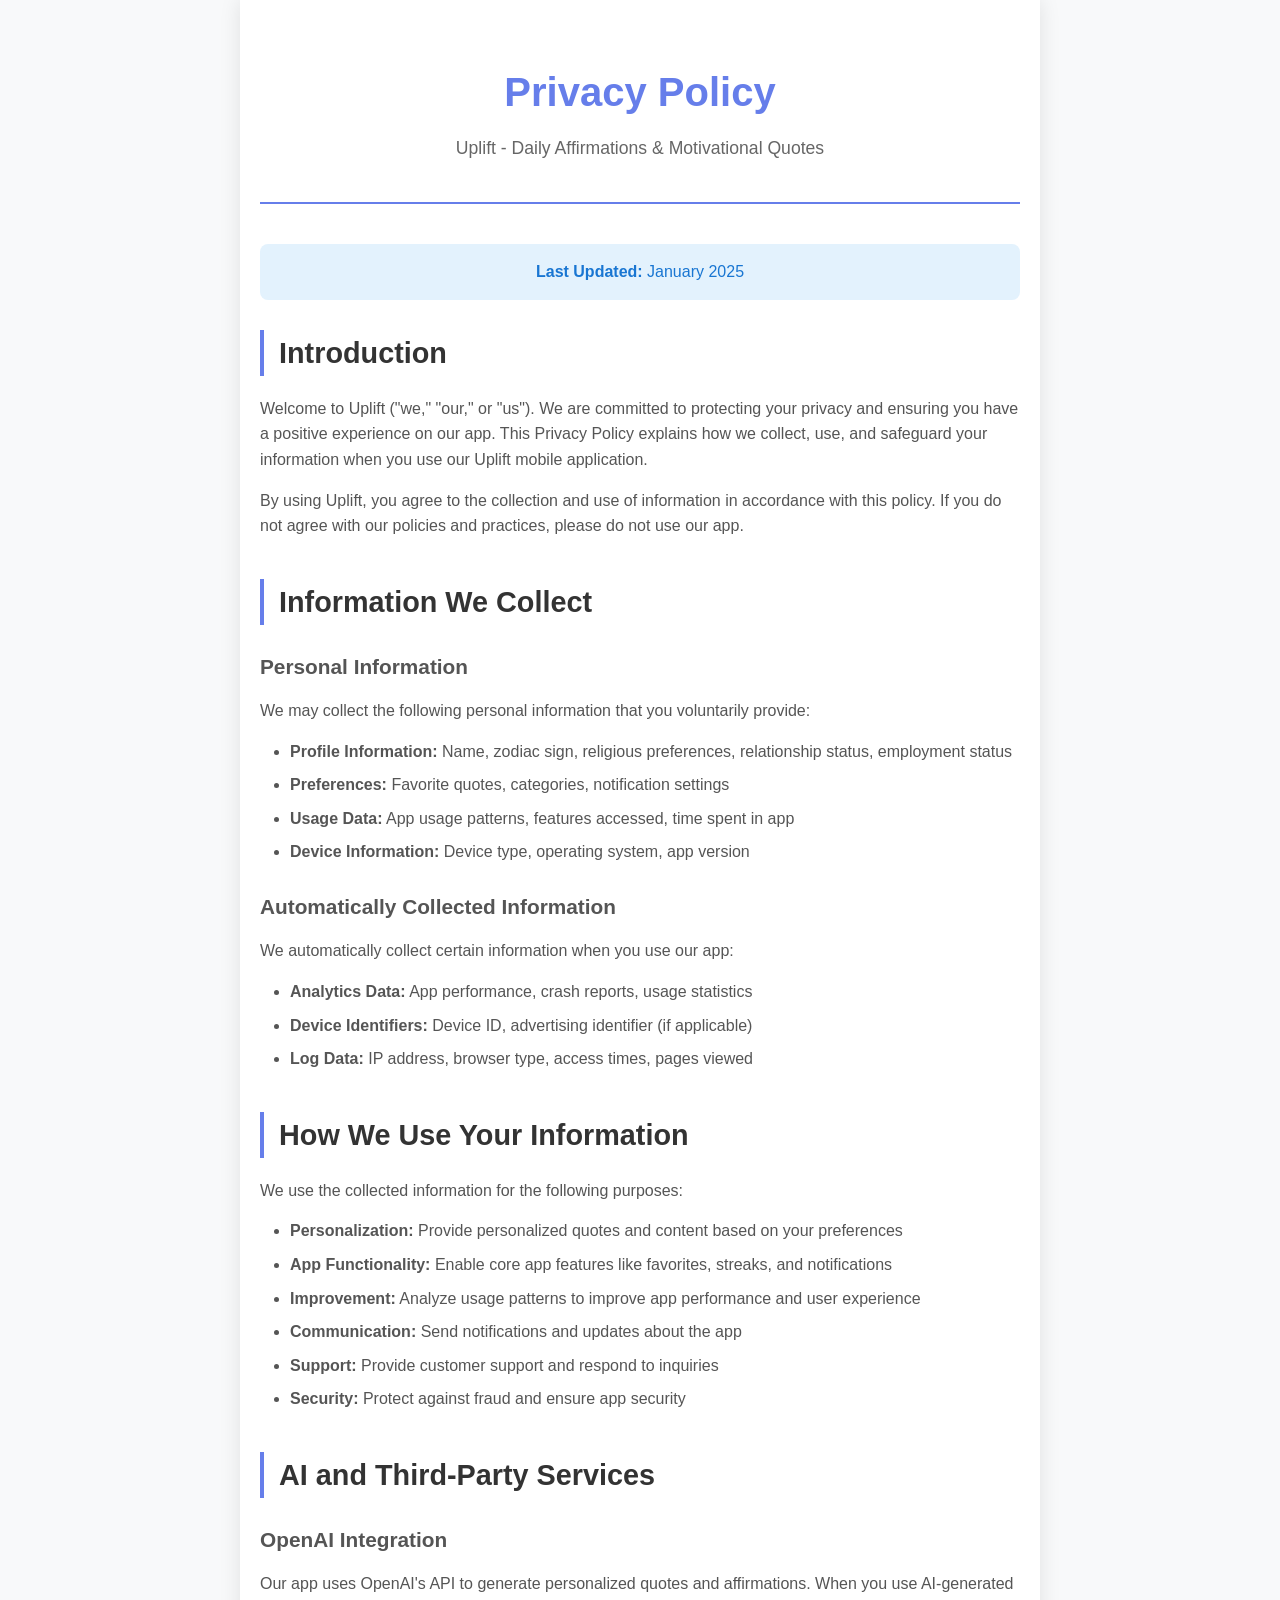
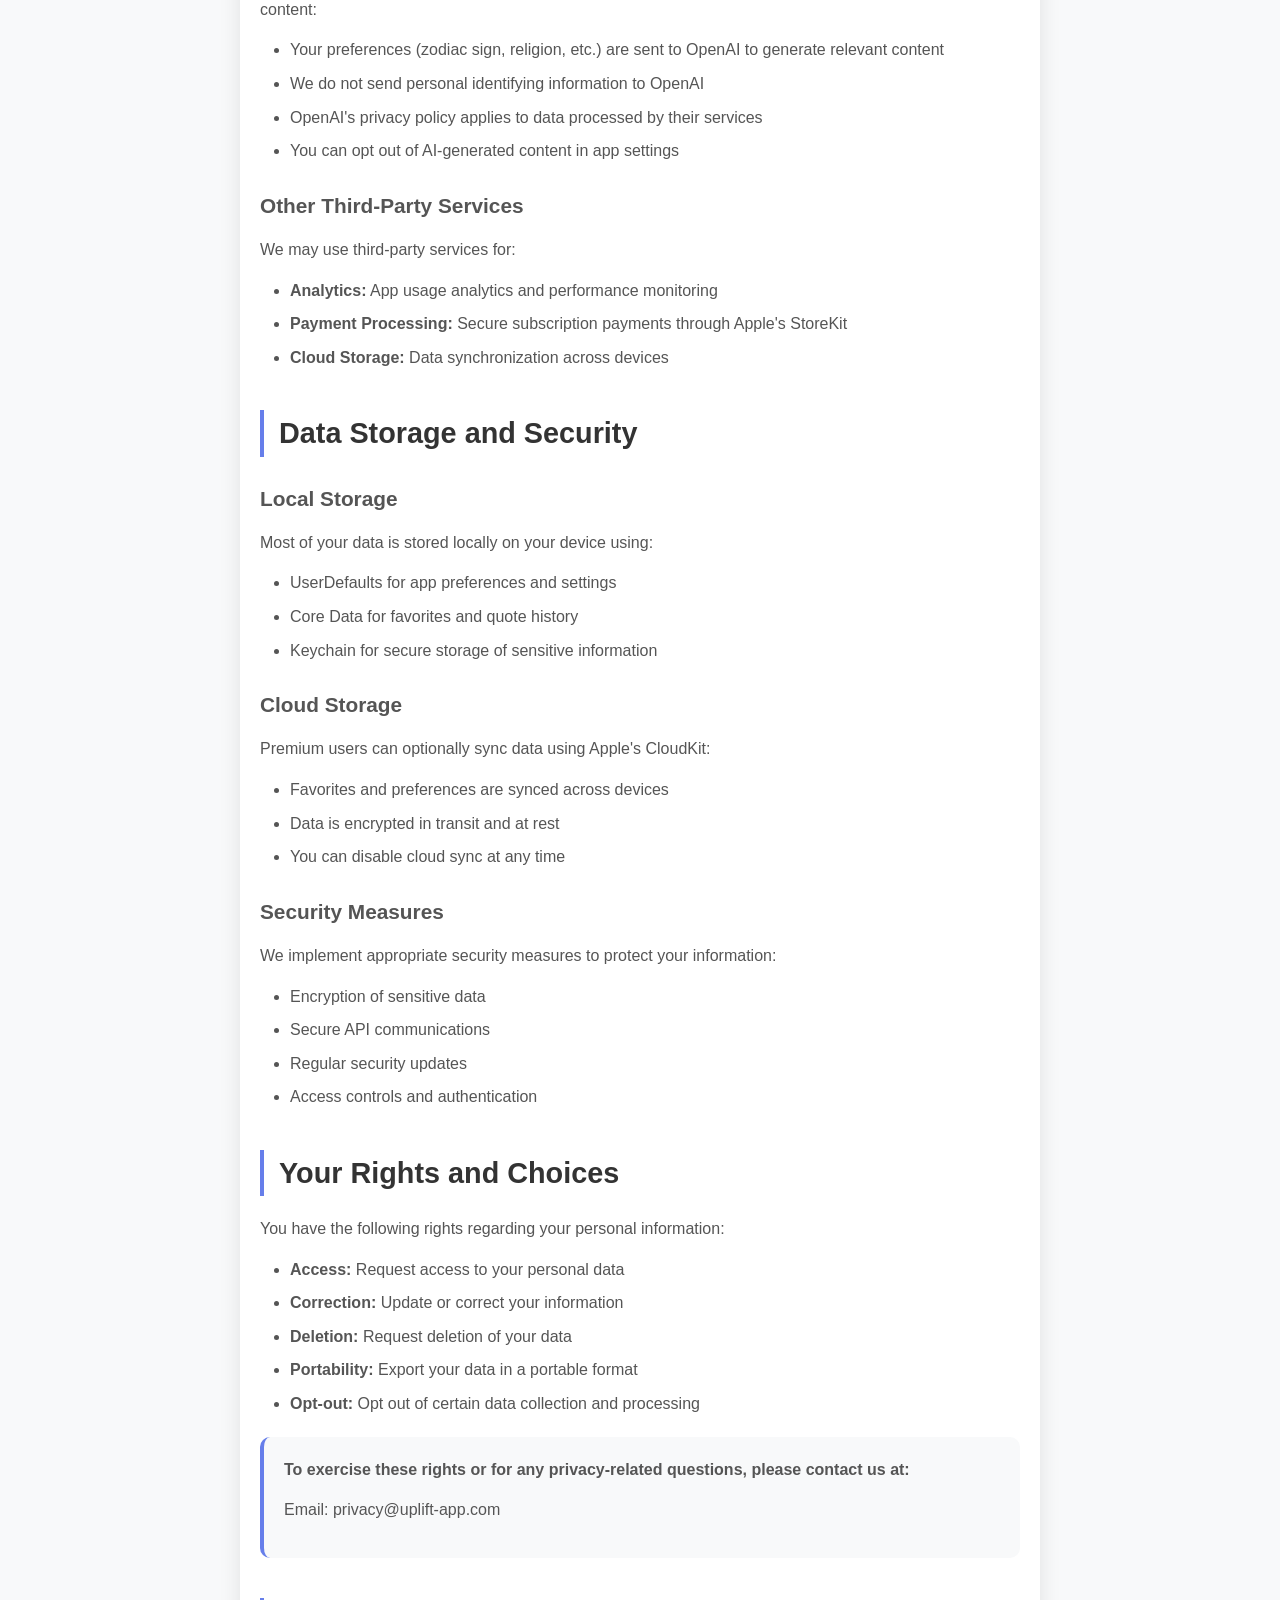
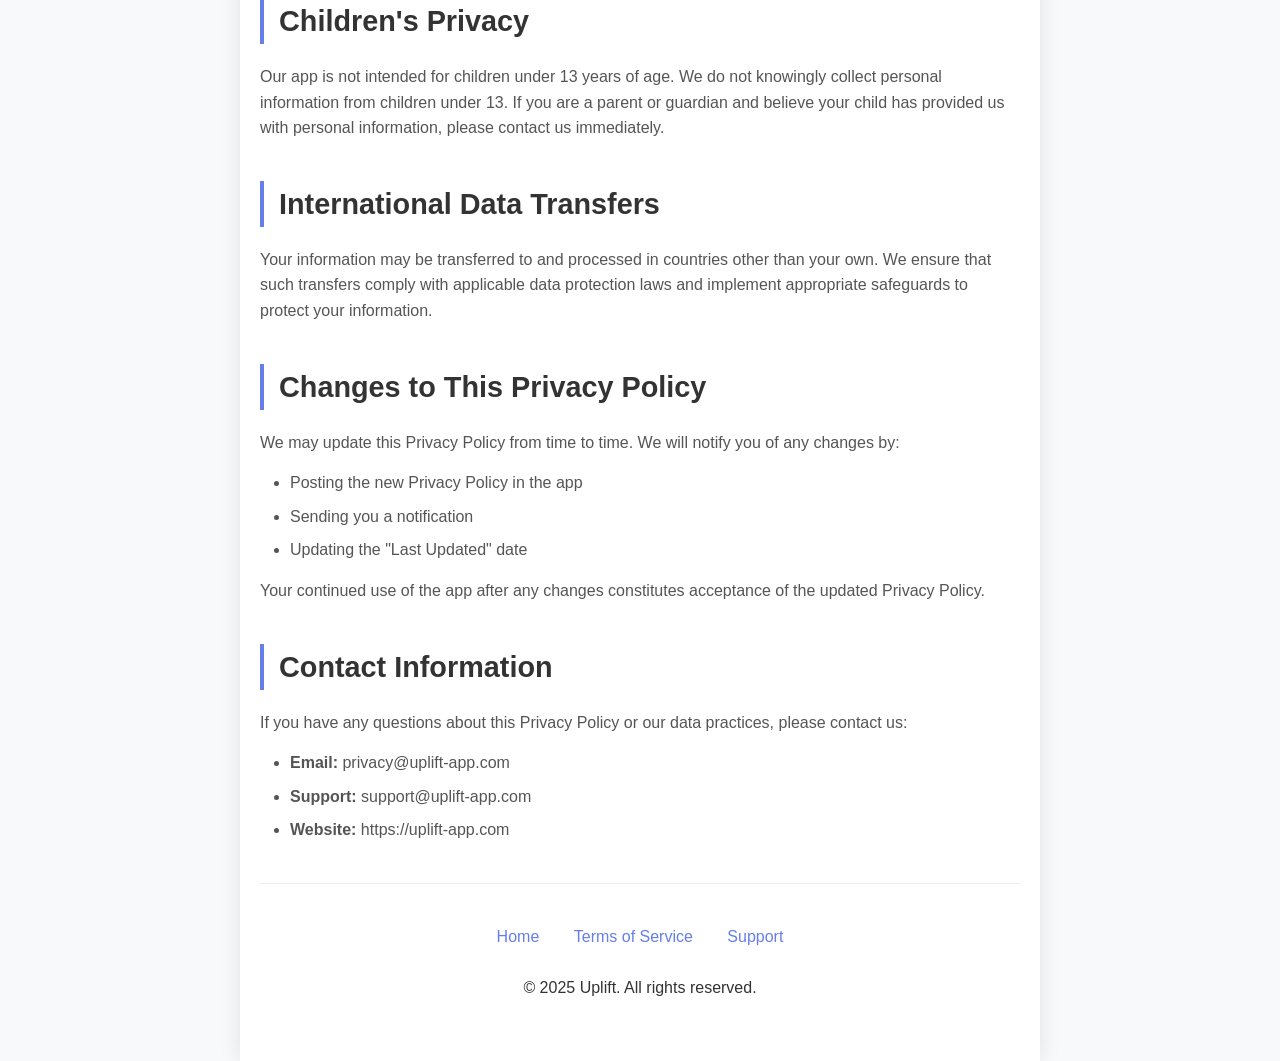
==== privacy.html @ a4041366 "Add files via upload" ====
<!DOCTYPE html>
<html lang="en">
<head>
    <meta charset="UTF-8">
    <meta name="viewport" content="width=device-width, initial-scale=1.0">
    <title>Privacy Policy - Uplift</title>
    <style>
        * {
            margin: 0;
            padding: 0;
            box-sizing: border-box;
        }
        
        body {
            font-family: -apple-system, BlinkMacSystemFont, 'Segoe UI', Roboto, sans-serif;
            line-height: 1.6;
            color: #333;
            background: #f8f9fa;
        }
        
        .container {
            max-width: 800px;
            margin: 0 auto;
            padding: 20px;
            background: white;
            min-height: 100vh;
            box-shadow: 0 0 20px rgba(0,0,0,0.1);
        }
        
        .header {
            text-align: center;
            padding: 40px 0;
            border-bottom: 2px solid #667eea;
            margin-bottom: 40px;
        }
        
        .header h1 {
            font-size: 2.5rem;
            color: #667eea;
            margin-bottom: 10px;
        }
        
        .header p {
            color: #666;
            font-size: 1.1rem;
        }
        
        .section {
            margin-bottom: 40px;
        }
        
        .section h2 {
            color: #333;
            font-size: 1.8rem;
            margin-bottom: 20px;
            border-left: 4px solid #667eea;
            padding-left: 15px;
        }
        
        .section h3 {
            color: #555;
            font-size: 1.3rem;
            margin: 25px 0 15px 0;
        }
        
        .section p {
            margin-bottom: 15px;
            color: #555;
        }
        
        .section ul {
            margin: 15px 0;
            padding-left: 30px;
        }
        
        .section li {
            margin-bottom: 8px;
            color: #555;
        }
        
        .highlight {
            background: #f8f9fa;
            padding: 20px;
            border-radius: 10px;
            border-left: 4px solid #667eea;
            margin: 20px 0;
        }
        
        .footer {
            text-align: center;
            padding: 40px 0;
            border-top: 1px solid #eee;
            margin-top: 40px;
        }
        
        .footer a {
            color: #667eea;
            text-decoration: none;
            margin: 0 15px;
        }
        
        .footer a:hover {
            text-decoration: underline;
        }
        
        .last-updated {
            background: #e3f2fd;
            padding: 15px;
            border-radius: 8px;
            margin-bottom: 30px;
            text-align: center;
            color: #1976d2;
        }
    </style>
</head>
<body>
    <div class="container">
        <div class="header">
            <h1>Privacy Policy</h1>
            <p>Uplift - Daily Affirmations & Motivational Quotes</p>
        </div>
        
        <div class="last-updated">
            <strong>Last Updated:</strong> January 2025
        </div>
        
        <div class="section">
            <h2>Introduction</h2>
            <p>Welcome to Uplift ("we," "our," or "us"). We are committed to protecting your privacy and ensuring you have a positive experience on our app. This Privacy Policy explains how we collect, use, and safeguard your information when you use our Uplift mobile application.</p>
            
            <p>By using Uplift, you agree to the collection and use of information in accordance with this policy. If you do not agree with our policies and practices, please do not use our app.</p>
        </div>
        
        <div class="section">
            <h2>Information We Collect</h2>
            
            <h3>Personal Information</h3>
            <p>We may collect the following personal information that you voluntarily provide:</p>
            <ul>
                <li><strong>Profile Information:</strong> Name, zodiac sign, religious preferences, relationship status, employment status</li>
                <li><strong>Preferences:</strong> Favorite quotes, categories, notification settings</li>
                <li><strong>Usage Data:</strong> App usage patterns, features accessed, time spent in app</li>
                <li><strong>Device Information:</strong> Device type, operating system, app version</li>
            </ul>
            
            <h3>Automatically Collected Information</h3>
            <p>We automatically collect certain information when you use our app:</p>
            <ul>
                <li><strong>Analytics Data:</strong> App performance, crash reports, usage statistics</li>
                <li><strong>Device Identifiers:</strong> Device ID, advertising identifier (if applicable)</li>
                <li><strong>Log Data:</strong> IP address, browser type, access times, pages viewed</li>
            </ul>
        </div>
        
        <div class="section">
            <h2>How We Use Your Information</h2>
            <p>We use the collected information for the following purposes:</p>
            <ul>
                <li><strong>Personalization:</strong> Provide personalized quotes and content based on your preferences</li>
                <li><strong>App Functionality:</strong> Enable core app features like favorites, streaks, and notifications</li>
                <li><strong>Improvement:</strong> Analyze usage patterns to improve app performance and user experience</li>
                <li><strong>Communication:</strong> Send notifications and updates about the app</li>
                <li><strong>Support:</strong> Provide customer support and respond to inquiries</li>
                <li><strong>Security:</strong> Protect against fraud and ensure app security</li>
            </ul>
        </div>
        
        <div class="section">
            <h2>AI and Third-Party Services</h2>
            
            <h3>OpenAI Integration</h3>
            <p>Our app uses OpenAI's API to generate personalized quotes and affirmations. When you use AI-generated content:</p>
            <ul>
                <li>Your preferences (zodiac sign, religion, etc.) are sent to OpenAI to generate relevant content</li>
                <li>We do not send personal identifying information to OpenAI</li>
                <li>OpenAI's privacy policy applies to data processed by their services</li>
                <li>You can opt out of AI-generated content in app settings</li>
            </ul>
            
            <h3>Other Third-Party Services</h3>
            <p>We may use third-party services for:</p>
            <ul>
                <li><strong>Analytics:</strong> App usage analytics and performance monitoring</li>
                <li><strong>Payment Processing:</strong> Secure subscription payments through Apple's StoreKit</li>
                <li><strong>Cloud Storage:</strong> Data synchronization across devices</li>
            </ul>
        </div>
        
        <div class="section">
            <h2>Data Storage and Security</h2>
            
            <h3>Local Storage</h3>
            <p>Most of your data is stored locally on your device using:</p>
            <ul>
                <li>UserDefaults for app preferences and settings</li>
                <li>Core Data for favorites and quote history</li>
                <li>Keychain for secure storage of sensitive information</li>
            </ul>
            
            <h3>Cloud Storage</h3>
            <p>Premium users can optionally sync data using Apple's CloudKit:</p>
            <ul>
                <li>Favorites and preferences are synced across devices</li>
                <li>Data is encrypted in transit and at rest</li>
                <li>You can disable cloud sync at any time</li>
            </ul>
            
            <h3>Security Measures</h3>
            <p>We implement appropriate security measures to protect your information:</p>
            <ul>
                <li>Encryption of sensitive data</li>
                <li>Secure API communications</li>
                <li>Regular security updates</li>
                <li>Access controls and authentication</li>
            </ul>
        </div>
        
        <div class="section">
            <h2>Your Rights and Choices</h2>
            <p>You have the following rights regarding your personal information:</p>
            <ul>
                <li><strong>Access:</strong> Request access to your personal data</li>
                <li><strong>Correction:</strong> Update or correct your information</li>
                <li><strong>Deletion:</strong> Request deletion of your data</li>
                <li><strong>Portability:</strong> Export your data in a portable format</li>
                <li><strong>Opt-out:</strong> Opt out of certain data collection and processing</li>
            </ul>
            
            <div class="highlight">
                <p><strong>To exercise these rights or for any privacy-related questions, please contact us at:</strong></p>
                <p>Email: privacy@uplift-app.com</p>
            </div>
        </div>
        
        <div class="section">
            <h2>Children's Privacy</h2>
            <p>Our app is not intended for children under 13 years of age. We do not knowingly collect personal information from children under 13. If you are a parent or guardian and believe your child has provided us with personal information, please contact us immediately.</p>
        </div>
        
        <div class="section">
            <h2>International Data Transfers</h2>
            <p>Your information may be transferred to and processed in countries other than your own. We ensure that such transfers comply with applicable data protection laws and implement appropriate safeguards to protect your information.</p>
        </div>
        
        <div class="section">
            <h2>Changes to This Privacy Policy</h2>
            <p>We may update this Privacy Policy from time to time. We will notify you of any changes by:</p>
            <ul>
                <li>Posting the new Privacy Policy in the app</li>
                <li>Sending you a notification</li>
                <li>Updating the "Last Updated" date</li>
            </ul>
            <p>Your continued use of the app after any changes constitutes acceptance of the updated Privacy Policy.</p>
        </div>
        
        <div class="section">
            <h2>Contact Information</h2>
            <p>If you have any questions about this Privacy Policy or our data practices, please contact us:</p>
            <ul>
                <li><strong>Email:</strong> privacy@uplift-app.com</li>
                <li><strong>Support:</strong> support@uplift-app.com</li>
                <li><strong>Website:</strong> https://uplift-app.com</li>
            </ul>
        </div>
        
        <div class="footer">
            <a href="index.html">Home</a>
            <a href="terms.html">Terms of Service</a>
            <a href="support.html">Support</a>
            <br><br>
            <p>&copy; 2025 Uplift. All rights reserved.</p>
        </div>
    </div>
</body>
</html>
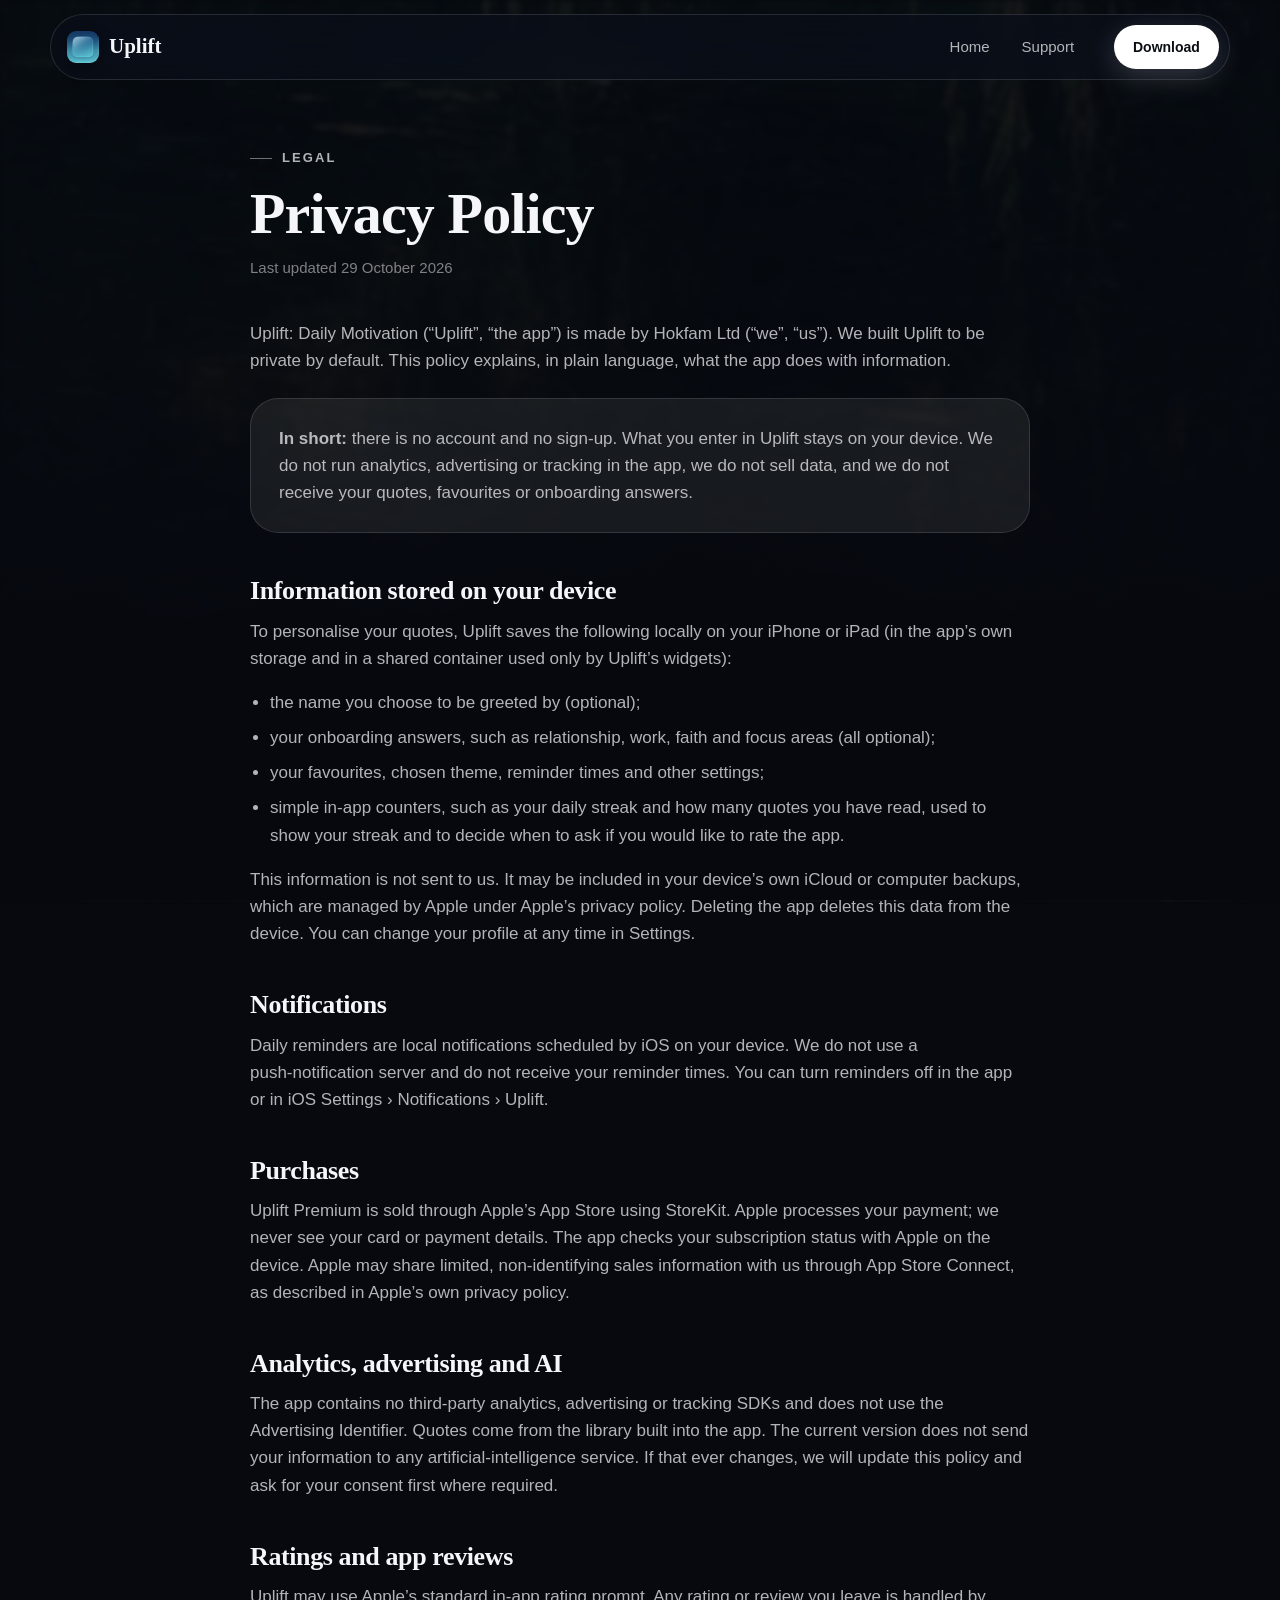
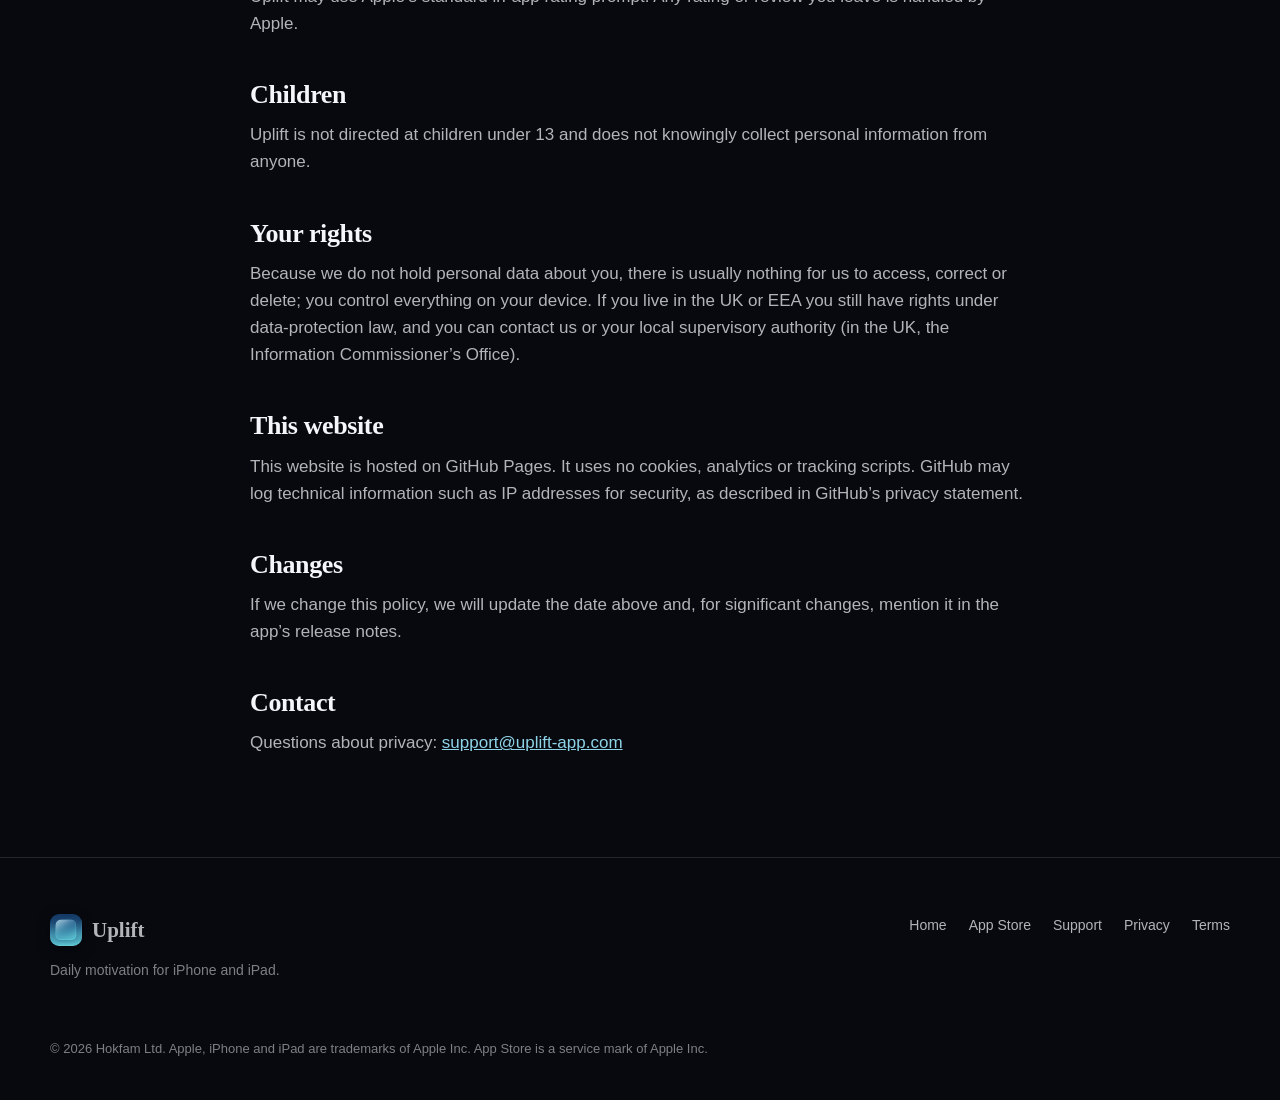
==== commit 25026a1f: "Add files via upload" ====
--- a/privacy.html
+++ b/privacy.html
@@ -1,275 +1,82 @@
-<!DOCTYPE html>
-<html lang="en">
+<!doctype html>
+<html lang="en-GB">
 <head>
-    <meta charset="UTF-8">
-    <meta name="viewport" content="width=device-width, initial-scale=1.0">
-    <title>Privacy Policy - Uplift</title>
-    <style>
-        * {
-            margin: 0;
-            padding: 0;
-            box-sizing: border-box;
-        }
-        
-        body {
-            font-family: -apple-system, BlinkMacSystemFont, 'Segoe UI', Roboto, sans-serif;
-            line-height: 1.6;
-            color: #333;
-            background: #f8f9fa;
-        }
-        
-        .container {
-            max-width: 800px;
-            margin: 0 auto;
-            padding: 20px;
-            background: white;
-            min-height: 100vh;
-            box-shadow: 0 0 20px rgba(0,0,0,0.1);
-        }
-        
-        .header {
-            text-align: center;
-            padding: 40px 0;
-            border-bottom: 2px solid #667eea;
-            margin-bottom: 40px;
-        }
-        
-        .header h1 {
-            font-size: 2.5rem;
-            color: #667eea;
-            margin-bottom: 10px;
-        }
-        
-        .header p {
-            color: #666;
-            font-size: 1.1rem;
-        }
-        
-        .section {
-            margin-bottom: 40px;
-        }
-        
-        .section h2 {
-            color: #333;
-            font-size: 1.8rem;
-            margin-bottom: 20px;
-            border-left: 4px solid #667eea;
-            padding-left: 15px;
-        }
-        
-        .section h3 {
-            color: #555;
-            font-size: 1.3rem;
-            margin: 25px 0 15px 0;
-        }
-        
-        .section p {
-            margin-bottom: 15px;
-            color: #555;
-        }
-        
-        .section ul {
-            margin: 15px 0;
-            padding-left: 30px;
-        }
-        
-        .section li {
-            margin-bottom: 8px;
-            color: #555;
-        }
-        
-        .highlight {
-            background: #f8f9fa;
-            padding: 20px;
-            border-radius: 10px;
-            border-left: 4px solid #667eea;
-            margin: 20px 0;
-        }
-        
-        .footer {
-            text-align: center;
-            padding: 40px 0;
-            border-top: 1px solid #eee;
-            margin-top: 40px;
-        }
-        
-        .footer a {
-            color: #667eea;
-            text-decoration: none;
-            margin: 0 15px;
-        }
-        
-        .footer a:hover {
-            text-decoration: underline;
-        }
-        
-        .last-updated {
-            background: #e3f2fd;
-            padding: 15px;
-            border-radius: 8px;
-            margin-bottom: 30px;
-            text-align: center;
-            color: #1976d2;
-        }
-    </style>
+<meta charset="utf-8">
+<meta name="viewport" content="width=device-width, initial-scale=1, viewport-fit=cover">
+<title>Privacy Policy — Uplift</title>
+<meta name="description" content="How Uplift handles your information: data stays on your device, no account, no ads, no analytics.">
+<meta name="theme-color" content="#07090f">
+<meta name="color-scheme" content="dark">
+<link rel="canonical" href="https://uplift-daily-motivation.github.io/uplift/privacy.html">
+<meta property="og:type" content="website">
+<meta property="og:title" content="Privacy Policy — Uplift">
+<meta property="og:description" content="How Uplift handles your information: data stays on your device, no account, no ads, no analytics.">
+<meta property="og:url" content="https://uplift-daily-motivation.github.io/uplift/privacy.html">
+<meta property="og:image" content="https://uplift-daily-motivation.github.io/uplift/assets/og-image.jpg">
+<meta name="twitter:card" content="summary_large_image">
+<link rel="icon" href="favicon.ico" sizes="48x48">
+<link rel="icon" type="image/png" sizes="32x32" href="assets/icons/favicon-32.png">
+<link rel="apple-touch-icon" href="assets/icons/apple-touch-icon.png">
+<link rel="manifest" href="site.webmanifest">
+<link rel="stylesheet" href="css/style.css">
 </head>
 <body>
-    <div class="container">
-        <div class="header">
-            <h1>Privacy Policy</h1>
-            <p>Uplift - Daily Affirmations & Motivational Quotes</p>
-        </div>
-        
-        <div class="last-updated">
-            <strong>Last Updated:</strong> January 2025
-        </div>
-        
-        <div class="section">
-            <h2>Introduction</h2>
-            <p>Welcome to Uplift ("we," "our," or "us"). We are committed to protecting your privacy and ensuring you have a positive experience on our app. This Privacy Policy explains how we collect, use, and safeguard your information when you use our Uplift mobile application.</p>
-            
-            <p>By using Uplift, you agree to the collection and use of information in accordance with this policy. If you do not agree with our policies and practices, please do not use our app.</p>
-        </div>
-        
-        <div class="section">
-            <h2>Information We Collect</h2>
-            
-            <h3>Personal Information</h3>
-            <p>We may collect the following personal information that you voluntarily provide:</p>
-            <ul>
-                <li><strong>Profile Information:</strong> Name, zodiac sign, religious preferences, relationship status, employment status</li>
-                <li><strong>Preferences:</strong> Favorite quotes, categories, notification settings</li>
-                <li><strong>Usage Data:</strong> App usage patterns, features accessed, time spent in app</li>
-                <li><strong>Device Information:</strong> Device type, operating system, app version</li>
-            </ul>
-            
-            <h3>Automatically Collected Information</h3>
-            <p>We automatically collect certain information when you use our app:</p>
-            <ul>
-                <li><strong>Analytics Data:</strong> App performance, crash reports, usage statistics</li>
-                <li><strong>Device Identifiers:</strong> Device ID, advertising identifier (if applicable)</li>
-                <li><strong>Log Data:</strong> IP address, browser type, access times, pages viewed</li>
-            </ul>
-        </div>
-        
-        <div class="section">
-            <h2>How We Use Your Information</h2>
-            <p>We use the collected information for the following purposes:</p>
-            <ul>
-                <li><strong>Personalization:</strong> Provide personalized quotes and content based on your preferences</li>
-                <li><strong>App Functionality:</strong> Enable core app features like favorites, streaks, and notifications</li>
-                <li><strong>Improvement:</strong> Analyze usage patterns to improve app performance and user experience</li>
-                <li><strong>Communication:</strong> Send notifications and updates about the app</li>
-                <li><strong>Support:</strong> Provide customer support and respond to inquiries</li>
-                <li><strong>Security:</strong> Protect against fraud and ensure app security</li>
-            </ul>
-        </div>
-        
-        <div class="section">
-            <h2>AI and Third-Party Services</h2>
-            
-            <h3>OpenAI Integration</h3>
-            <p>Our app uses OpenAI's API to generate personalized quotes and affirmations. When you use AI-generated content:</p>
-            <ul>
-                <li>Your preferences (zodiac sign, religion, etc.) are sent to OpenAI to generate relevant content</li>
-                <li>We do not send personal identifying information to OpenAI</li>
-                <li>OpenAI's privacy policy applies to data processed by their services</li>
-                <li>You can opt out of AI-generated content in app settings</li>
-            </ul>
-            
-            <h3>Other Third-Party Services</h3>
-            <p>We may use third-party services for:</p>
-            <ul>
-                <li><strong>Analytics:</strong> App usage analytics and performance monitoring</li>
-                <li><strong>Payment Processing:</strong> Secure subscription payments through Apple's StoreKit</li>
-                <li><strong>Cloud Storage:</strong> Data synchronization across devices</li>
-            </ul>
-        </div>
-        
-        <div class="section">
-            <h2>Data Storage and Security</h2>
-            
-            <h3>Local Storage</h3>
-            <p>Most of your data is stored locally on your device using:</p>
-            <ul>
-                <li>UserDefaults for app preferences and settings</li>
-                <li>Core Data for favorites and quote history</li>
-                <li>Keychain for secure storage of sensitive information</li>
-            </ul>
-            
-            <h3>Cloud Storage</h3>
-            <p>Premium users can optionally sync data using Apple's CloudKit:</p>
-            <ul>
-                <li>Favorites and preferences are synced across devices</li>
-                <li>Data is encrypted in transit and at rest</li>
-                <li>You can disable cloud sync at any time</li>
-            </ul>
-            
-            <h3>Security Measures</h3>
-            <p>We implement appropriate security measures to protect your information:</p>
-            <ul>
-                <li>Encryption of sensitive data</li>
-                <li>Secure API communications</li>
-                <li>Regular security updates</li>
-                <li>Access controls and authentication</li>
-            </ul>
-        </div>
-        
-        <div class="section">
-            <h2>Your Rights and Choices</h2>
-            <p>You have the following rights regarding your personal information:</p>
-            <ul>
-                <li><strong>Access:</strong> Request access to your personal data</li>
-                <li><strong>Correction:</strong> Update or correct your information</li>
-                <li><strong>Deletion:</strong> Request deletion of your data</li>
-                <li><strong>Portability:</strong> Export your data in a portable format</li>
-                <li><strong>Opt-out:</strong> Opt out of certain data collection and processing</li>
-            </ul>
-            
-            <div class="highlight">
-                <p><strong>To exercise these rights or for any privacy-related questions, please contact us at:</strong></p>
-                <p>Email: privacy@uplift-app.com</p>
-            </div>
-        </div>
-        
-        <div class="section">
-            <h2>Children's Privacy</h2>
-            <p>Our app is not intended for children under 13 years of age. We do not knowingly collect personal information from children under 13. If you are a parent or guardian and believe your child has provided us with personal information, please contact us immediately.</p>
-        </div>
-        
-        <div class="section">
-            <h2>International Data Transfers</h2>
-            <p>Your information may be transferred to and processed in countries other than your own. We ensure that such transfers comply with applicable data protection laws and implement appropriate safeguards to protect your information.</p>
-        </div>
-        
-        <div class="section">
-            <h2>Changes to This Privacy Policy</h2>
-            <p>We may update this Privacy Policy from time to time. We will notify you of any changes by:</p>
-            <ul>
-                <li>Posting the new Privacy Policy in the app</li>
-                <li>Sending you a notification</li>
-                <li>Updating the "Last Updated" date</li>
-            </ul>
-            <p>Your continued use of the app after any changes constitutes acceptance of the updated Privacy Policy.</p>
-        </div>
-        
-        <div class="section">
-            <h2>Contact Information</h2>
-            <p>If you have any questions about this Privacy Policy or our data practices, please contact us:</p>
-            <ul>
-                <li><strong>Email:</strong> privacy@uplift-app.com</li>
-                <li><strong>Support:</strong> support@uplift-app.com</li>
-                <li><strong>Website:</strong> https://uplift-app.com</li>
-            </ul>
-        </div>
-        
-        <div class="footer">
-            <a href="index.html">Home</a>
-            <a href="terms.html">Terms of Service</a>
-            <a href="support.html">Support</a>
-            <br><br>
-            <p>&copy; 2025 Uplift. All rights reserved.</p>
-        </div>
-    </div>
+<a class="skip" href="#main">Skip to content</a>
+<div class="doc-bg" aria-hidden="true"><img src="assets/img/bg/still-water-s.webp" alt="" width="360" height="640"></div>
+<header class="nav doc-nav"><div class="nav-inner">
+<a class="brand" href="./" aria-label="Uplift home"><img src="assets/icons/logo-128.webp" alt="" width="32" height="32">Uplift</a>
+<ul class="nav-links" style="opacity:1;transform:none;pointer-events:auto;position:static;flex-direction:row;background:none;border:0;padding:0;-webkit-backdrop-filter:none;backdrop-filter:none"><li><a href="./">Home</a></li><li><a href="support.html">Support</a></li></ul>
+<a class="btn btn-light btn-sm nav-cta" href="https://apps.apple.com/app/id6749272312" rel="noopener">Download</a>
+</div></header>
+<main id="main" class="doc"><div class="wrap">
+
+<span class="eyebrow">Legal</span>
+<h1>Privacy Policy</h1>
+<p class="updated">Last updated 29 October 2026</p>
+<p>Uplift: Daily Motivation (“Uplift”, “the app”) is made by Hokfam Ltd (“we”, “us”). We built Uplift to be private by default. This policy explains, in plain language, what the app does with information.</p>
+<div class="card"><p><strong>In short:</strong> there is no account and no sign‑up. What you enter in Uplift stays on your device. We do not run analytics, advertising or tracking in the app, we do not sell data, and we do not receive your quotes, favourites or onboarding answers.</p></div>
+
+<h2>Information stored on your device</h2>
+<p>To personalise your quotes, Uplift saves the following locally on your iPhone or iPad (in the app’s own storage and in a shared container used only by Uplift’s widgets):</p>
+<ul>
+<li>the name you choose to be greeted by (optional);</li>
+<li>your onboarding answers, such as relationship, work, faith and focus areas (all optional);</li>
+<li>your favourites, chosen theme, reminder times and other settings;</li>
+<li>simple in‑app counters, such as your daily streak and how many quotes you have read, used to show your streak and to decide when to ask if you would like to rate the app.</li>
+</ul>
+<p>This information is not sent to us. It may be included in your device’s own iCloud or computer backups, which are managed by Apple under Apple’s privacy policy. Deleting the app deletes this data from the device. You can change your profile at any time in Settings.</p>
+
+<h2>Notifications</h2>
+<p>Daily reminders are local notifications scheduled by iOS on your device. We do not use a push‑notification server and do not receive your reminder times. You can turn reminders off in the app or in iOS Settings › Notifications › Uplift.</p>
+
+<h2>Purchases</h2>
+<p>Uplift Premium is sold through Apple’s App Store using StoreKit. Apple processes your payment; we never see your card or payment details. The app checks your subscription status with Apple on the device. Apple may share limited, non‑identifying sales information with us through App Store Connect, as described in Apple’s own privacy policy.</p>
+
+<h2>Analytics, advertising and AI</h2>
+<p>The app contains no third‑party analytics, advertising or tracking SDKs and does not use the Advertising Identifier. Quotes come from the library built into the app. The current version does not send your information to any artificial‑intelligence service. If that ever changes, we will update this policy and ask for your consent first where required.</p>
+
+<h2>Ratings and app reviews</h2>
+<p>Uplift may use Apple’s standard in‑app rating prompt. Any rating or review you leave is handled by Apple.</p>
+
+<h2>Children</h2>
+<p>Uplift is not directed at children under 13 and does not knowingly collect personal information from anyone.</p>
+
+<h2>Your rights</h2>
+<p>Because we do not hold personal data about you, there is usually nothing for us to access, correct or delete; you control everything on your device. If you live in the UK or EEA you still have rights under data‑protection law, and you can contact us or your local supervisory authority (in the UK, the Information Commissioner’s Office).</p>
+
+<h2>This website</h2>
+<p>This website is hosted on GitHub Pages. It uses no cookies, analytics or tracking scripts. GitHub may log technical information such as IP addresses for security, as described in GitHub’s privacy statement.</p>
+
+<h2>Changes</h2>
+<p>If we change this policy, we will update the date above and, for significant changes, mention it in the app’s release notes.</p>
+
+<h2>Contact</h2>
+<p>Questions about privacy: <a href="mailto:support@uplift-app.com">support@uplift-app.com</a></p>
+</div></main>
+<footer><div class="wrap foot">
+<div><a class="brand" href="./"><img src="assets/icons/logo-128.webp" alt="" width="32" height="32" loading="lazy">Uplift</a><p style="margin-top:12px">Daily motivation for iPhone and iPad.</p></div>
+<nav aria-label="Footer"><ul><li><a href="./">Home</a></li><li><a href="https://apps.apple.com/app/id6749272312" rel="noopener">App Store</a></li><li><a href="support.html">Support</a></li><li><a href="privacy.html">Privacy</a></li><li><a href="terms.html">Terms</a></li></ul></nav>
+<p class="legal">© 2026 Hokfam Ltd. Apple, iPhone and iPad are trademarks of Apple Inc. App Store is a service mark of Apple Inc.</p>
+</div></footer>
 </body>
-</html> +</html>
--- a/css/style.css
+++ b/css/style.css
@@ -0,0 +1,346 @@
+/* Uplift — marketing site. No build step. Animations use transform/opacity only. */
+:root{
+  --bg:#07090f; --bg2:#0c1020; --ink:#f5f6fa; --ink2:rgba(245,246,250,.72); --ink3:rgba(245,246,250,.5);
+  --line:rgba(255,255,255,.12); --glass:rgba(255,255,255,.07); --glass2:rgba(255,255,255,.12);
+  --accent:#8fd3e8; --accent2:#f3c58b; --rose:#f1a7b8;
+  --serif:"New York","Iowan Old Style","Palatino Linotype",Palatino,ui-serif,Georgia,"Times New Roman",serif;
+  --sans:-apple-system,BlinkMacSystemFont,"SF Pro Text","Segoe UI",Roboto,"Helvetica Neue",Arial,sans-serif;
+  --r:28px; --ease:cubic-bezier(.22,1,.36,1); --max:1180px;
+}
+*,*::before,*::after{box-sizing:border-box}
+html{-webkit-text-size-adjust:100%;scroll-behavior:smooth}
+body{margin:0;background:var(--bg);color:var(--ink);font:400 17px/1.6 var(--sans);-webkit-font-smoothing:antialiased;overflow-x:hidden}
+img{max-width:100%;display:block}
+a{color:inherit}
+button{font:inherit;color:inherit}
+:focus-visible{outline:2px solid var(--accent);outline-offset:3px;border-radius:8px}
+.skip{position:absolute;left:16px;top:-60px;z-index:100;background:#fff;color:#000;padding:10px 16px;border-radius:12px;text-decoration:none;font-weight:600}
+.skip:focus{top:12px}
+.sr-only{position:absolute;width:1px;height:1px;padding:0;margin:-1px;overflow:hidden;clip:rect(0,0,0,0);white-space:nowrap;border:0}
+.wrap{width:min(var(--max),100% - 48px);margin-inline:auto}
+.serif{font-family:var(--serif)}
+.eyebrow{display:inline-flex;align-items:center;gap:10px;font-size:13px;letter-spacing:.16em;text-transform:uppercase;color:var(--ink2);font-weight:600}
+.eyebrow::before{content:"";width:22px;height:1px;background:currentColor;opacity:.6}
+h1,h2,h3{font-family:var(--serif);font-weight:600;letter-spacing:-.015em;line-height:1.08;margin:0}
+h2{font-size:clamp(34px,5vw,60px)}
+h3{font-size:22px;line-height:1.25}
+p{margin:0}
+.lead{font-size:clamp(17px,1.6vw,20px);color:var(--ink2);max-width:36em}
+.section{position:relative;padding:clamp(90px,12vw,160px) 0}
+.section-head{max-width:720px;margin-bottom:clamp(40px,6vw,72px)}
+.section-head h2{margin:14px 0 18px}
+.center{text-align:center;margin-inline:auto}
+.center .lead{margin-inline:auto}
+
+/* progress bar */
+.progress{position:fixed;inset:0 0 auto 0;height:2px;z-index:60;background:linear-gradient(90deg,var(--accent),var(--rose),var(--accent2));transform-origin:0 50%;transform:scaleX(0)}
+
+/* nav */
+.nav{position:fixed;inset:14px 0 auto 0;z-index:50;pointer-events:none}
+.nav-inner{pointer-events:auto;width:min(var(--max),100% - 28px);margin-inline:auto;display:flex;align-items:center;gap:20px;padding:10px 10px 10px 16px;border-radius:999px;transition:background .5s var(--ease),box-shadow .5s var(--ease),border-color .5s;border:1px solid transparent}
+.nav.scrolled .nav-inner{background:rgba(12,15,26,.62);-webkit-backdrop-filter:saturate(160%) blur(20px);backdrop-filter:saturate(160%) blur(20px);border-color:var(--line);box-shadow:0 10px 40px rgba(0,0,0,.35)}
+.brand{display:flex;align-items:center;gap:10px;text-decoration:none;font-family:var(--serif);font-size:21px;font-weight:600}
+.brand img{width:32px;height:32px;border-radius:9px;box-shadow:0 4px 14px rgba(0,0,0,.4)}
+.nav-links{display:flex;gap:4px;margin-left:auto;list-style:none;padding:0;margin-block:0}
+.nav-links a{display:block;padding:8px 14px;border-radius:999px;text-decoration:none;font-size:15px;color:var(--ink2);transition:color .3s,background .3s}
+.nav-links a:hover{color:var(--ink);background:var(--glass)}
+.nav-cta{margin-left:6px}
+.menu-btn{display:none;margin-left:auto;width:44px;height:44px;border-radius:50%;border:1px solid var(--line);background:var(--glass);cursor:pointer;flex-direction:column;align-items:center;justify-content:center;padding:0}
+.menu-btn span{display:block;width:18px;height:1.5px;background:#fff;transition:transform .4s var(--ease)}
+.menu-btn span+span{margin-top:5px}
+.menu-btn[aria-expanded="true"] span:first-child{transform:translateY(3.25px) rotate(45deg)}
+.menu-btn[aria-expanded="true"] span:last-child{transform:translateY(-3.25px) rotate(-45deg)}
+
+/* buttons */
+.btn{--mx:0px;--my:0px;display:inline-flex;align-items:center;gap:10px;padding:14px 24px;border-radius:999px;text-decoration:none;font-weight:600;font-size:16px;border:1px solid transparent;cursor:pointer;transform:translate3d(var(--mx),var(--my),0);transition:transform .35s var(--ease),box-shadow .35s var(--ease),background .3s;will-change:transform}
+.btn-light{background:#fff;color:#0b0d14;box-shadow:0 8px 30px rgba(255,255,255,.18)}
+.btn-light:hover{box-shadow:0 12px 44px rgba(255,255,255,.32)}
+.btn-ghost{background:var(--glass);border-color:var(--line);color:#fff;-webkit-backdrop-filter:blur(12px);backdrop-filter:blur(12px)}
+.btn-ghost:hover{background:var(--glass2)}
+.btn-sm{padding:10px 18px;font-size:14px}
+.appstore{display:inline-flex;align-items:center;gap:12px;padding:11px 22px 11px 18px;border-radius:16px;background:#000;color:#fff;border:1px solid rgba(255,255,255,.35);text-decoration:none;line-height:1.1}
+.appstore svg{width:26px;height:26px;flex:none}
+.appstore small{display:block;font-size:11px;letter-spacing:.02em;opacity:.85}
+.appstore strong{display:block;font-size:20px;font-weight:600;letter-spacing:-.01em}
+.btn .inner{display:inline-flex;align-items:center;gap:inherit;transform:translate3d(calc(var(--mx) * .35),calc(var(--my) * .35),0);transition:transform .35s var(--ease)}
+
+/* hero */
+.hero{position:relative;min-height:100svh;display:flex;align-items:center;overflow:hidden;isolation:isolate;padding:120px 0 80px}
+.hero-bg{position:absolute;inset:-4%;z-index:-3}
+.hero-bg img{position:absolute;inset:0;width:100%;height:100%;object-fit:cover;object-position:50% 55%;opacity:0;transform:scale(1.12);transition:opacity 2.2s ease,transform 9s linear;will-change:opacity,transform}
+.hero-bg img.on{opacity:1;transform:scale(1.0)}
+.hero::before{content:"";position:absolute;inset:0;z-index:-2;background:
+  radial-gradient(120% 80% at 20% 50%,rgba(5,7,14,.78),rgba(5,7,14,.2) 60%,transparent),
+  linear-gradient(180deg,rgba(5,7,14,.55),rgba(5,7,14,.1) 35%,rgba(5,7,14,.35) 70%,var(--bg))}
+.particles{position:absolute;inset:0;z-index:-1;pointer-events:none;overflow:hidden}
+.particles i{position:absolute;bottom:-10px;width:var(--s,3px);height:var(--s,3px);border-radius:50%;background:#fff;opacity:0;box-shadow:0 0 10px 2px rgba(255,255,255,.5);animation:rise var(--d,14s) linear var(--delay,0s) infinite;will-change:transform,opacity}
+@keyframes rise{0%{transform:translate3d(0,0,0);opacity:0}10%{opacity:var(--o,.7)}90%{opacity:var(--o,.7)}100%{transform:translate3d(var(--x,20px),-105vh,0);opacity:0}}
+.light{position:absolute;z-index:-1;width:60vmax;height:60vmax;border-radius:50%;background:radial-gradient(closest-side,rgba(255,220,180,.16),transparent);top:-20vmax;right:-15vmax;animation:drift 18s ease-in-out infinite alternate;pointer-events:none}
+@keyframes drift{to{transform:translate3d(-8vmax,10vmax,0) scale(1.15)}}
+.hero-grid{display:grid;grid-template-columns:1.15fr .85fr;gap:clamp(30px,5vw,80px);align-items:center}
+.hero h1{font-family:var(--sans);font-size:15px;font-weight:600;letter-spacing:.16em;text-transform:uppercase;color:var(--ink2);display:flex;align-items:center;gap:12px}
+.hero h1 img{width:40px;height:40px;border-radius:11px}
+.hero-quote{margin:0;min-height:calc(clamp(38px,5.6vw,76px) * 3.4 + 70px)}
+.typed{margin:26px 0 14px;font-family:var(--serif);font-size:clamp(38px,5.6vw,76px);line-height:1.08;letter-spacing:-.02em;font-weight:500;text-wrap:balance}
+.typed .caret{display:inline-block;width:3px;height:.85em;margin-left:4px;vertical-align:-.08em;background:var(--accent2);animation:blink 1s steps(1) infinite}
+@keyframes blink{50%{opacity:0}}
+.typed-author{font-family:var(--serif);font-style:italic;font-size:20px;color:var(--ink2);opacity:0;transform:translateY(8px);transition:opacity .8s var(--ease),transform .8s var(--ease);min-height:1.6em}
+.typed-author.show{opacity:1;transform:none}
+.hero .lead{margin:8px 0 34px}
+.cta-row{display:flex;flex-wrap:wrap;gap:14px;align-items:center}
+.hero-note{margin-top:18px;font-size:14px;color:var(--ink3)}
+.scroll-cue{position:absolute;left:50%;bottom:26px;transform:translateX(-50%);width:26px;height:42px;border:1.5px solid rgba(255,255,255,.4);border-radius:14px}
+.scroll-cue::after{content:"";position:absolute;left:50%;top:8px;width:4px;height:8px;margin-left:-2px;border-radius:2px;background:#fff;animation:cue 2s var(--ease) infinite}
+@keyframes cue{0%{transform:translateY(0);opacity:1}80%{transform:translateY(14px);opacity:0}100%{opacity:0}}
+
+/* phone mockup */
+.phone{--w:300px;position:relative;width:var(--w);aspect-ratio:414/900;border-radius:calc(var(--w)*.15);padding:calc(var(--w)*.032);background:linear-gradient(145deg,#3a3d47,#15161b 40%,#2b2d35);box-shadow:0 0 0 1px rgba(255,255,255,.08) inset,0 50px 100px -20px rgba(0,0,0,.7),0 30px 60px -30px rgba(0,0,0,.8);transform-style:preserve-3d;will-change:transform}
+.phone::after{content:"";position:absolute;inset:calc(var(--w)*.032);border-radius:calc(var(--w)*.12);pointer-events:none;background:linear-gradient(115deg,rgba(255,255,255,.18),transparent 30%,transparent 70%,rgba(255,255,255,.06));mix-blend-mode:screen}
+.phone .screen{position:relative;width:100%;height:100%;border-radius:calc(var(--w)*.12);overflow:hidden;background:#000}
+.phone .screen img{position:absolute;inset:0;width:100%;height:100%;object-fit:cover}
+.phone .island{position:absolute;z-index:3;top:calc(var(--w)*.055);left:50%;width:30%;height:calc(var(--w)*.085);transform:translateX(-50%);background:#000;border-radius:99px}
+.hero-phone-wrap{display:grid;place-items:center;perspective:1400px}
+.hero-phone{--w:min(330px,70vw);transform:rotateY(-14deg) rotateX(6deg) rotateZ(1deg);transition:transform .9s var(--ease)}
+.float{animation:float 7s ease-in-out infinite}
+@keyframes float{50%{transform:translate3d(0,-14px,0)}}
+.hero-phone-glow{position:absolute;width:120%;height:60%;bottom:-10%;left:-10%;background:radial-gradient(closest-side,rgba(143,211,232,.25),transparent);filter:blur(10px);z-index:-1}
+
+/* reveals */
+.reveal{opacity:0;transform:translate3d(0,34px,0);transition:opacity 1s var(--ease),transform 1.1s var(--ease);transition-delay:calc(var(--i,0) * 90ms)}
+.reveal.in{opacity:1;transform:none}
+.reveal-scale{opacity:0;transform:scale(.94);transition:opacity 1.1s var(--ease),transform 1.2s var(--ease);transition-delay:calc(var(--i,0) * 90ms)}
+.reveal-scale.in{opacity:1;transform:none}
+
+/* statement */
+.statement{padding:clamp(100px,14vw,200px) 0}
+.statement p{font-family:var(--serif);font-size:clamp(30px,4.4vw,58px);line-height:1.2;letter-spacing:-.015em;max-width:20em;margin-inline:auto;text-align:center}
+.statement .w{opacity:.38;transition:opacity .5s ease}
+.statement .w.lit{opacity:1}
+
+/* showcase (sticky parallax) */
+.showcase{position:relative}
+.showcase-grid{display:grid;grid-template-columns:1fr 1fr;gap:60px}
+.steps{padding:10vh 0 30vh}
+.step{min-height:78vh;display:flex;flex-direction:column;justify-content:center;opacity:.66;transition:opacity .6s var(--ease)}
+.step.active{opacity:1}
+.step .num{font-size:13px;letter-spacing:.2em;color:var(--accent);font-weight:700;margin-bottom:14px}
+.step h3{font-size:clamp(28px,3.4vw,44px);margin-bottom:16px}
+.step p{color:var(--ink2);font-size:18px;max-width:28em}
+.step .m-shot{display:none}
+.stage{position:sticky;top:0;align-self:start;height:100vh;display:grid;place-items:center;perspective:1600px}
+.stage .phone{--w:min(320px,30vw)}
+.stage .screen img{opacity:0;transform:scale(1.04);transition:opacity .7s var(--ease),transform .9s var(--ease)}
+.stage .screen img.on{opacity:1;transform:none}
+.stage-ring{position:absolute;width:min(560px,46vw);aspect-ratio:1;border-radius:50%;border:1px solid var(--line);will-change:transform}
+.stage-ring.r2{width:min(760px,62vw);opacity:.5}
+.stage-orb{position:absolute;width:min(440px,40vw);aspect-ratio:1;border-radius:50%;background:radial-gradient(closest-side,rgba(143,211,232,.22),transparent);will-change:transform}
+
+/* onboarding fan */
+.fan{position:relative;height:clamp(460px,52vw,640px);display:grid;place-items:center}
+.fan .phone{--w:clamp(170px,19vw,250px);position:absolute;transition:transform 1.4s var(--ease),opacity 1s var(--ease);opacity:0}
+.fan.in .phone{opacity:1}
+.fan .phone:nth-child(1){transform:translate3d(0,40px,0) rotate(0)}
+.fan .phone:nth-child(2){transform:translate3d(0,40px,0) rotate(0)}
+.fan .phone:nth-child(3){transform:translate3d(0,40px,0) rotate(0)}
+.fan .phone:nth-child(4){transform:translate3d(0,40px,0) rotate(0)}
+.fan.in .phone:nth-child(1){transform:translate3d(-150%,40px,0) rotate(-12deg);transition-delay:.05s}
+.fan.in .phone:nth-child(2){transform:translate3d(-52%,0,0) rotate(-4deg);transition-delay:.15s}
+.fan.in .phone:nth-child(3){transform:translate3d(52%,0,0) rotate(4deg);transition-delay:.25s}
+.fan.in .phone:nth-child(4){transform:translate3d(150%,40px,0) rotate(12deg);transition-delay:.35s}
+.fan .phone:hover{z-index:2}
+.chips{display:flex;flex-wrap:wrap;gap:10px;justify-content:center;margin-top:30px}
+.chip{padding:9px 16px;border-radius:999px;background:var(--glass);border:1px solid var(--line);font-size:15px;color:var(--ink2)}
+
+/* focus demo */
+.focus-grid{display:grid;grid-template-columns:1fr auto;gap:clamp(40px,7vw,110px);align-items:center}
+.focus-phone{cursor:pointer;border:0;background:none;padding:0;display:block;border-radius:50px;-webkit-tap-highlight-color:transparent}
+.focus-phone .phone{--w:min(330px,78vw)}
+.focus-phone .controls{opacity:1;transition:opacity 1.2s var(--ease)}
+.focus-phone.focused .controls{opacity:0}
+.focus-status{display:flex;align-items:center;gap:14px;margin-top:34px;padding:16px 20px;border-radius:20px;background:var(--glass);border:1px solid var(--line);max-width:420px}
+.ring{width:38px;height:38px;flex:none;transform:rotate(-90deg)}
+.ring circle{fill:none;stroke-width:3}
+.ring .bgc{stroke:rgba(255,255,255,.15)}
+.ring .fg{stroke:var(--accent2);stroke-linecap:round;stroke-dasharray:100.5;stroke-dashoffset:100.5}
+.ring.run .fg{animation:countdown 3s linear forwards}
+@keyframes countdown{to{stroke-dashoffset:0}}
+.focus-status p{font-size:15px;color:var(--ink2)}
+.focus-status strong{color:var(--ink);display:block;font-size:16px}
+.tap-hint{position:absolute;z-index:4;left:50%;bottom:16%;transform:translateX(-50%);padding:8px 14px;border-radius:999px;background:rgba(0,0,0,.45);-webkit-backdrop-filter:blur(10px);backdrop-filter:blur(10px);font-size:13px;color:#fff;opacity:0;transition:opacity .6s ease;pointer-events:none;white-space:nowrap}
+.focus-phone.focused .tap-hint{opacity:1;transition-delay:1.6s}
+.tap-ripple{position:absolute;z-index:5;width:80px;height:80px;margin:-40px 0 0 -40px;border-radius:50%;border:2px solid rgba(255,255,255,.8);pointer-events:none;animation:ripple .7s var(--ease) forwards}
+@keyframes ripple{from{transform:scale(.2);opacity:1}to{transform:scale(1.6);opacity:0}}
+
+/* theme carousel */
+.carousel{position:relative}
+.track{display:flex;gap:22px;overflow-x:auto;scroll-snap-type:x mandatory;padding:30px max(24px,calc((100vw - var(--max))/2)) 40px;scrollbar-width:none;-webkit-overflow-scrolling:touch;cursor:grab}
+.track::-webkit-scrollbar{display:none}
+.track.dragging{cursor:grabbing;scroll-snap-type:none}
+.tcard{flex:0 0 clamp(220px,24vw,300px);aspect-ratio:9/16;border-radius:var(--r);overflow:hidden;position:relative;scroll-snap-align:center;transform:scale(var(--sc,.92));opacity:var(--op,.7);transition:transform .5s var(--ease),opacity .5s;will-change:transform;box-shadow:0 30px 60px -25px rgba(0,0,0,.8);isolation:isolate}
+.tcard img{position:absolute;inset:-8% -14%;width:128%;height:116%;max-width:none;object-fit:cover;transform:translate3d(var(--px,0),0,0) scale(1.02);will-change:transform;pointer-events:none;user-select:none}
+.tcard::after{content:"";position:absolute;inset:0;background:linear-gradient(180deg,rgba(0,0,0,.15),transparent 35%,rgba(0,0,0,.45))}
+.tcard blockquote{position:absolute;z-index:1;inset:auto 22px 24px;margin:0;font-family:var(--serif);font-size:clamp(18px,1.7vw,22px);line-height:1.25;text-shadow:0 2px 14px rgba(0,0,0,.5)}
+.tcard cite{display:block;margin-top:10px;font-size:14px;font-style:italic;opacity:.85}
+.car-ctrl{display:flex;gap:12px;justify-content:center;margin-top:8px}
+.round{width:52px;height:52px;border-radius:50%;border:1px solid var(--line);background:var(--glass);display:grid;place-items:center;cursor:pointer;transition:background .3s,transform .35s var(--ease)}
+.round:hover{background:var(--glass2)}
+.round svg{width:20px;height:20px}
+
+/* widgets */
+.widgets{overflow:hidden}
+.w-stage{position:relative;display:grid;grid-template-columns:minmax(0,1fr) minmax(0,1fr);gap:clamp(24px,4vw,60px);align-items:center}
+.homescreen,.lockscreen{position:relative;border-radius:44px;overflow:hidden;aspect-ratio:9/17;max-width:380px;width:100%;margin-inline:auto;box-shadow:0 50px 100px -30px rgba(0,0,0,.8);border:8px solid #17181d;isolation:isolate}
+.homescreen>img,.lockscreen>img{position:absolute;inset:0;width:100%;height:100%;object-fit:cover;z-index:-1;transform:scale(1.08)}
+.homescreen::before{content:"";position:absolute;inset:0;background:rgba(0,0,0,.15);z-index:-1}
+.hs-grid{display:grid;grid-template-columns:repeat(4,minmax(0,1fr));gap:18px 14px;padding:56px 20px 20px}
+.app-ic{aspect-ratio:1;border-radius:24%;background:rgba(255,255,255,.22);-webkit-backdrop-filter:blur(8px);backdrop-filter:blur(8px)}
+.wdg{position:relative;border-radius:22px;overflow:hidden;isolation:isolate;color:#fff;box-shadow:0 12px 30px rgba(0,0,0,.35)}
+.wdg .wbg{position:absolute;inset:0;z-index:-1}
+.wdg .wbg img{position:absolute;inset:0;width:100%;height:100%;object-fit:cover;opacity:0;transition:opacity 1.4s ease}
+.wdg .wbg img.on{opacity:1}
+.wdg::after{content:"";position:absolute;inset:0;z-index:-1;background:linear-gradient(180deg,rgba(0,0,0,.05),rgba(0,0,0,.45))}
+.wdg-m{grid-column:span 4;aspect-ratio:2.15/1;padding:16px 18px;display:flex;flex-direction:column;justify-content:flex-end}
+.wdg-s{grid-column:span 2;aspect-ratio:1;padding:14px;display:flex;flex-direction:column;justify-content:flex-end}
+.wq{font-family:var(--serif);font-size:15px;line-height:1.25;transition:opacity .6s ease,transform .6s var(--ease)}
+.wdg-s .wq{font-size:13px}
+.wq.out{opacity:0;transform:translateY(6px)}
+.wa{font-size:11px;opacity:.8;margin-top:6px;font-style:italic;font-family:var(--serif)}
+.ls-time{text-align:center;padding-top:60px;text-shadow:0 2px 20px rgba(0,0,0,.3)}
+.ls-time small{display:block;font-size:15px;font-weight:600;opacity:.9}
+.ls-time b{display:block;font-size:clamp(64px,8vw,84px);font-weight:600;line-height:1;letter-spacing:-.02em;font-family:var(--sans)}
+.ls-row{display:flex;gap:10px;justify-content:center;margin-top:12px;padding:0 22px}
+.ls-rect{flex:1;max-width:220px;padding:10px 14px;border-radius:18px;background:rgba(255,255,255,.18);-webkit-backdrop-filter:blur(14px);backdrop-filter:blur(14px);font-family:var(--serif);font-size:13px;line-height:1.25}
+.ls-circ{width:58px;height:58px;flex:none;border-radius:50%;background:rgba(255,255,255,.18);-webkit-backdrop-filter:blur(14px);backdrop-filter:blur(14px);display:grid;place-items:center;font-family:var(--serif);font-size:22px}
+.ls-inline{font-size:14px;text-align:center;opacity:.95;margin-bottom:4px}
+.lockscreen::before{content:"";position:absolute;inset:0;background:linear-gradient(180deg,rgba(0,0,0,.2),transparent 40%);z-index:-1}
+.w-stage .homescreen{animation:float 8s ease-in-out infinite}
+.w-stage .lockscreen{animation:float 8s ease-in-out -4s infinite}
+.w-caption{text-align:center;font-size:13px;color:var(--ink3);margin-top:28px}
+
+/* features */
+.features{display:grid;grid-template-columns:repeat(3,1fr);gap:18px}
+.fcard{position:relative;overflow:hidden;border-radius:var(--r);padding:30px 28px 32px;background:linear-gradient(180deg,rgba(255,255,255,.07),rgba(255,255,255,.025));border:1px solid var(--line);isolation:isolate;transition:transform .5s var(--ease),border-color .4s}
+.fcard:hover{transform:translateY(-6px);border-color:rgba(255,255,255,.22)}
+.fcard .spot{position:absolute;z-index:-1;width:340px;height:340px;left:-170px;top:-170px;border-radius:50%;background:radial-gradient(closest-side,rgba(143,211,232,.2),transparent);opacity:0;transition:opacity .4s;transform:translate3d(var(--sx,0),var(--sy,0),0);pointer-events:none}
+.fcard:hover .spot{opacity:1}
+.ficon{width:46px;height:46px;border-radius:14px;display:grid;place-items:center;background:rgba(255,255,255,.09);margin-bottom:22px}
+.ficon svg{width:22px;height:22px;stroke:var(--accent);fill:none;stroke-width:1.8;stroke-linecap:round;stroke-linejoin:round}
+.fcard h3{margin-bottom:10px}
+.fcard p{color:var(--ink2);font-size:16px}
+
+/* premium */
+.premium{position:relative;overflow:hidden;border-radius:40px;isolation:isolate;padding:clamp(40px,6vw,80px);display:grid;grid-template-columns:1.1fr .9fr;gap:50px;align-items:center;border:1px solid var(--line)}
+.premium>img{position:absolute;inset:0;width:100%;height:100%;object-fit:cover;z-index:-2;transform:scale(1.1);will-change:transform}
+.premium::before{content:"";position:absolute;inset:0;z-index:-1;background:linear-gradient(100deg,rgba(7,9,15,.92),rgba(7,9,15,.7) 55%,rgba(7,9,15,.35))}
+.plist{list-style:none;padding:0;margin:30px 0}
+.plist li{display:flex;gap:14px;padding:14px 0;border-bottom:1px solid var(--line)}
+.plist li:last-child{border-bottom:0}
+.plist svg{width:22px;height:22px;flex:none;stroke:var(--accent2);fill:none;stroke-width:2;margin-top:2px}
+.plist b{display:block}
+.plist span{color:var(--ink2);font-size:15px}
+.fine{font-size:14px;color:var(--ink3);max-width:40em}
+.fine a{color:var(--ink2)}
+.premium .phone{--w:min(280px,64vw);margin-inline:auto;transform:rotate(4deg)}
+
+/* faq */
+.faq{max-width:820px;margin-inline:auto}
+.qa{border-bottom:1px solid var(--line)}
+.qa button{width:100%;display:flex;justify-content:space-between;align-items:center;gap:20px;padding:24px 4px;background:none;border:0;text-align:left;cursor:pointer;font-family:var(--serif);font-size:clamp(19px,2vw,23px);font-weight:600}
+.qa .pm{position:relative;width:18px;height:18px;flex:none}
+.qa .pm::before,.qa .pm::after{content:"";position:absolute;left:0;top:50%;width:18px;height:1.5px;background:#fff;transition:transform .45s var(--ease)}
+.qa .pm::after{transform:rotate(90deg)}
+.qa button[aria-expanded="true"] .pm::after{transform:rotate(0)}
+.qa .ans{display:grid;grid-template-rows:0fr;transition:grid-template-rows .5s var(--ease)}
+.qa .ans>div{overflow:hidden}
+.qa .ans p{padding:0 4px 26px;color:var(--ink2);opacity:0;transform:translateY(-6px);transition:opacity .4s ease,transform .5s var(--ease)}
+.qa.open .ans{grid-template-rows:1fr}
+.qa.open .ans p{opacity:1;transform:none}
+
+/* final cta */
+.final{position:relative;overflow:hidden;isolation:isolate;text-align:center;padding:clamp(120px,16vw,220px) 0}
+.final>img{position:absolute;inset:-10% 0;width:100%;height:120%;object-fit:cover;z-index:-2;will-change:transform}
+.final::before{content:"";position:absolute;inset:0;z-index:-1;background:linear-gradient(180deg,var(--bg),rgba(7,9,15,.45) 30%,rgba(7,9,15,.55) 70%,var(--bg))}
+.final h2{font-size:clamp(40px,6.5vw,84px);margin:18px auto 30px;max-width:14em}
+.final .cta-row{justify-content:center}
+
+/* footer */
+footer{border-top:1px solid var(--line);padding:56px 0 40px;color:var(--ink3);font-size:14px}
+.foot{display:flex;flex-wrap:wrap;gap:30px;justify-content:space-between;align-items:flex-start}
+.foot nav ul{display:flex;flex-wrap:wrap;gap:6px 22px;list-style:none;margin:0;padding:0}
+.foot a{text-decoration:none;color:var(--ink2)}
+.foot a:hover{color:#fff}
+.foot .legal{margin-top:26px;width:100%;font-size:13px;line-height:1.7}
+
+/* legal pages */
+.doc{padding:140px 0 100px}
+.doc .wrap{max-width:780px}
+.doc h1{font-size:clamp(38px,5vw,58px);margin:14px 0 10px}
+.doc .updated{color:var(--ink3);font-size:15px;margin-bottom:40px}
+.doc h2{font-size:26px;margin:44px 0 12px}
+.doc p,.doc li{color:var(--ink2)}
+.doc p+p{margin-top:14px}
+.doc ul{padding-left:20px}
+.doc li{margin:8px 0}
+.doc a{color:var(--accent)}
+.card{padding:26px 28px;border-radius:var(--r);background:var(--glass);border:1px solid var(--line);margin-top:24px}
+.doc-bg{position:fixed;inset:0;z-index:-1;opacity:.18}
+.doc-bg img{width:100%;height:100%;object-fit:cover;filter:blur(2px)}
+.doc-bg::after{content:"";position:absolute;inset:0;background:linear-gradient(180deg,rgba(7,9,15,.3),var(--bg) 70%)}
+
+/* responsive */
+@media (max-width:980px){
+  .nav-links{position:fixed;inset:76px 14px auto;flex-direction:column;padding:12px;border-radius:24px;background:rgba(12,15,26,.92);-webkit-backdrop-filter:blur(20px);backdrop-filter:blur(20px);border:1px solid var(--line);opacity:0;transform:translateY(-10px) scale(.98);pointer-events:none;transition:opacity .35s var(--ease),transform .45s var(--ease)}
+  .nav-links.open{opacity:1;transform:none;pointer-events:auto}
+  .nav-links a{padding:14px 16px;font-size:17px}
+  .menu-btn{display:flex}
+  .nav-cta{margin-left:0}
+  .hero-grid,.focus-grid,.premium{grid-template-columns:1fr}
+  .hero{padding-top:110px}
+  .hero-phone-wrap{margin-top:20px}
+  .hero-quote{min-height:calc(clamp(38px,5.6vw,76px) * 4.5 + 70px)}
+  .features{grid-template-columns:repeat(2,1fr)}
+  .focus-grid>div:first-child{order:2}
+  .focus-phone{margin-inline:auto}
+}
+@media (max-width:820px){
+  .showcase-grid{grid-template-columns:1fr}
+  .stage{display:none}
+  .steps{padding:0}
+  .step{min-height:auto;opacity:1;padding:40px 0}
+  .step .m-shot{display:block;margin:30px auto 0}
+  .step .m-shot .phone{--w:min(260px,66vw);margin-inline:auto}
+  .w-stage{grid-template-columns:1fr}
+  .fan .phone{--w:clamp(130px,30vw,200px)}
+  .fan.in .phone:nth-child(1){transform:translate3d(-105%,40px,0) rotate(-10deg)}
+  .fan.in .phone:nth-child(2){transform:translate3d(-36%,0,0) rotate(-3deg)}
+  .fan.in .phone:nth-child(3){transform:translate3d(36%,0,0) rotate(3deg)}
+  .fan.in .phone:nth-child(4){transform:translate3d(105%,40px,0) rotate(10deg)}
+}
+@media (max-width:600px){
+  body{font-size:16px}
+  .wrap{width:calc(100% - 36px)}
+  .nav-cta{display:none}
+  .features{grid-template-columns:1fr}
+  .typed{font-size:36px}
+  .hero-quote{min-height:calc(36px * 5.6 + 70px)}
+  .premium{border-radius:28px;padding:34px 22px}
+  .hs-grid{gap:14px 12px;padding:48px 16px 16px}
+  .scroll-cue{display:none}
+}
+
+/* reduced motion */
+@media (prefers-reduced-motion:reduce){
+  html{scroll-behavior:auto}
+  *,*::before,*::after{animation-duration:.001ms!important;animation-iteration-count:1!important;transition-duration:.001ms!important;transition-delay:0s!important}
+  .particles,.light,.scroll-cue::after{display:none}
+  .reveal,.reveal-scale{opacity:1;transform:none}
+  .statement .w{opacity:1}
+  .hero-bg img.on{transform:none}
+  .typed .caret{display:none}
+}
+.doc-nav .nav-inner{background:rgba(12,15,26,.62);-webkit-backdrop-filter:saturate(160%) blur(20px);backdrop-filter:saturate(160%) blur(20px);border-color:var(--line)}
+.nf{min-height:100svh;display:grid;place-items:center;text-align:center;position:relative;isolation:isolate;overflow:hidden}
+.nf>img{position:absolute;inset:0;width:100%;height:100%;object-fit:cover;z-index:-2}
+.nf::before{content:"";position:absolute;inset:0;z-index:-1;background:rgba(7,9,15,.55)}
+.nf h1{font-size:clamp(40px,7vw,80px);margin:16px 0}
+.nf p{color:var(--ink2);margin-bottom:30px}
